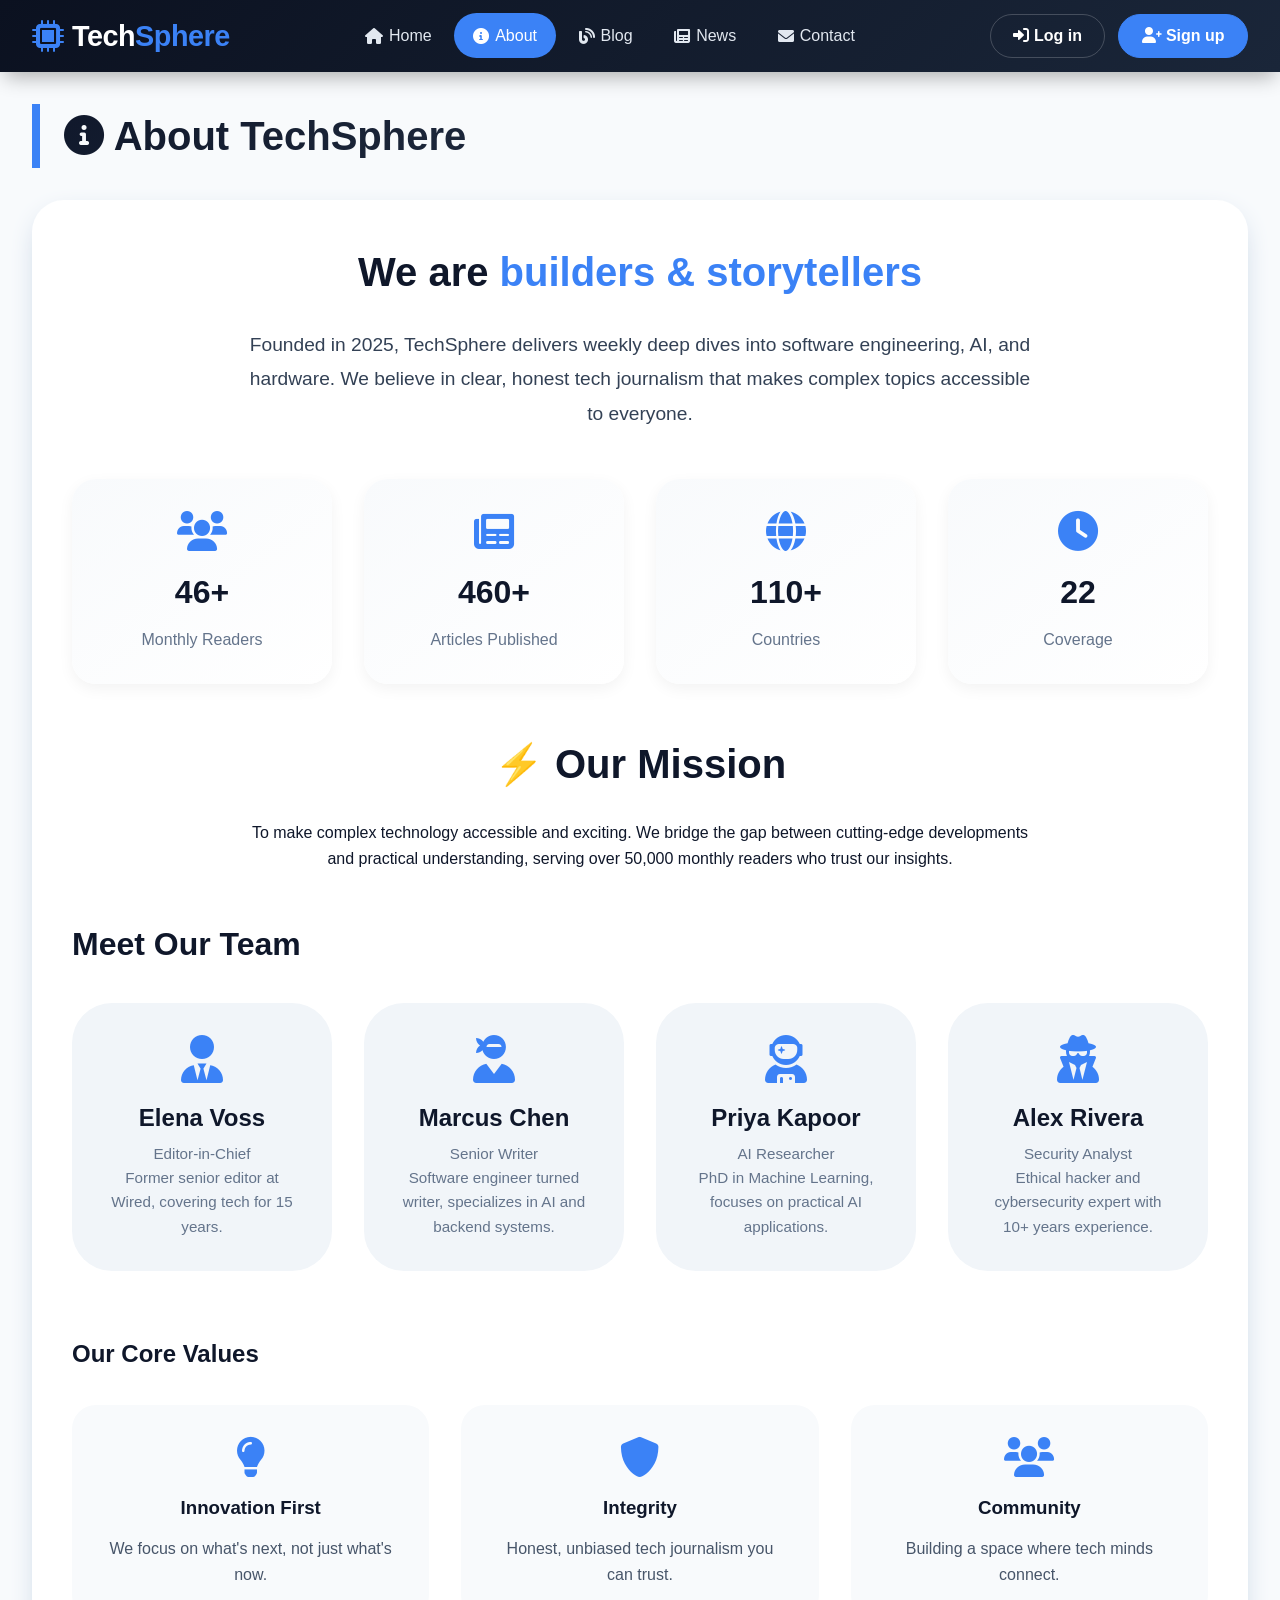
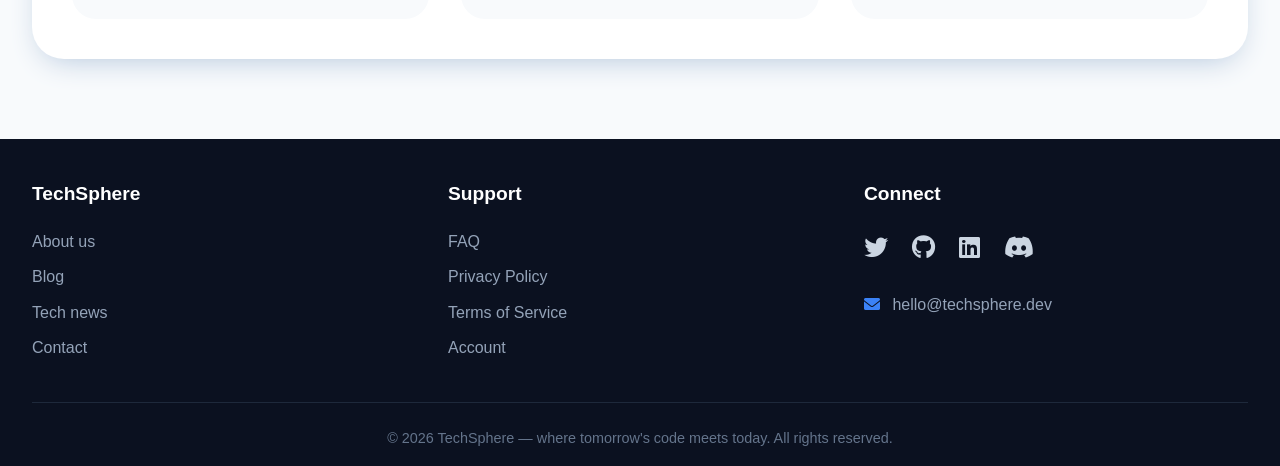
==== about.html @ 27c4b8ad "initial commit" ====
<!DOCTYPE html>
<html lang="en">
<head>
    <meta charset="UTF-8">
    <meta name="viewport" content="width=device-width, initial-scale=1.0">
    <title>TechSphere - About Us | Our Mission & Team</title>
    <link rel="stylesheet" href="https://cdnjs.cloudflare.com/ajax/libs/font-awesome/6.0.0-beta3/css/all.min.css">
    <link rel="stylesheet" href="css/style.css">
    <link rel="stylesheet" href="css/about.css">
</head>
<body>
    <!-- Header Component -->
    <header>
        <div class="header-container">
            <div class="logo-area">
                <i class="fas fa-microchip logo-icon"></i>
                <div class="logo-text">Tech<span>Sphere</span></div>
            </div>
            <nav class="nav-links" id="mainNav">
                <a href="index.html"><i class="fas fa-home"></i> Home</a>
                <a href="about.html" class="active"><i class="fas fa-info-circle"></i> About</a>
                <a href="blog.html"><i class="fas fa-blog"></i> Blog</a>
                <a href="news.html"><i class="fas fa-newspaper"></i> News</a>
                <a href="contact.html"><i class="fas fa-envelope"></i> Contact</a>
            </nav>
            <div class="auth-buttons">
                <a href="login.html" class="login"><i class="fas fa-sign-in-alt"></i> Log in</a>
                <a href="signup.html" class="signup"><i class="fas fa-user-plus"></i> Sign up</a>
            </div>
        </div>
    </header>

    <!-- Main Content -->
    <main>
        <h1 class="page-title"><i class="fas fa-info-circle"></i> About TechSphere</h1>
        
        <div class="about-section">
            <div class="mission-section">
                <h2>We are <span class="highlight">builders & storytellers</span></h2>
                <p class="lead-text">Founded in 2025, TechSphere delivers weekly deep dives into software engineering, AI, and hardware. We believe in clear, honest tech journalism that makes complex topics accessible to everyone.</p>
            </div>

            <div class="stats-section">
                <div class="stat-card">
                    <i class="fas fa-users"></i>
                    <h3>50K+</h3>
                    <p>Monthly Readers</p>
                </div>
                <div class="stat-card">
                    <i class="fas fa-newspaper"></i>
                    <h3>500+</h3>
                    <p>Articles Published</p>
                </div>
                <div class="stat-card">
                    <i class="fas fa-globe"></i>
                    <h3>120+</h3>
                    <p>Countries</p>
                </div>
                <div class="stat-card">
                    <i class="fas fa-clock"></i>
                    <h3>24/7</h3>
                    <p>Coverage</p>
                </div>
            </div>

            <div class="mission-section">
                <h2>⚡ Our Mission</h2>
                <p>To make complex technology accessible and exciting. We bridge the gap between cutting-edge developments and practical understanding, serving over 50,000 monthly readers who trust our insights.</p>
            </div>

            <h2 class="section-title">Meet Our Team</h2>
            <div class="team-grid" id="team-members">
                <!-- Team members will be loaded via JavaScript -->
            </div>

            <div class="values-section">
                <h2>Our Core Values</h2>
                <div class="values-grid">
                    <div class="value-item">
                        <i class="fas fa-lightbulb"></i>
                        <h3>Innovation First</h3>
                        <p>We focus on what's next, not just what's now.</p>
                    </div>
                    <div class="value-item">
                        <i class="fas fa-shield-alt"></i>
                        <h3>Integrity</h3>
                        <p>Honest, unbiased tech journalism you can trust.</p>
                    </div>
                    <div class="value-item">
                        <i class="fas fa-users"></i>
                        <h3>Community</h3>
                        <p>Building a space where tech minds connect.</p>
                    </div>
                </div>
            </div>
        </div>
    </main>

    <!-- Footer Component -->
    <footer>
        <div class="footer-container">
            <div class="footer-col">
                <h4>TechSphere</h4>
                <ul>
                    <li><a href="about.html">About us</a></li>
                    <li><a href="blog.html">Blog</a></li>
                    <li><a href="news.html">Tech news</a></li>
                    <li><a href="contact.html">Contact</a></li>
                </ul>
            </div>
            <div class="footer-col">
                <h4>Support</h4>
                <ul>
                    <li><a href="#">FAQ</a></li>
                    <li><a href="#">Privacy Policy</a></li>
                    <li><a href="#">Terms of Service</a></li>
                    <li><a href="login.html">Account</a></li>
                </ul>
            </div>
            <div class="footer-col">
                <h4>Connect</h4>
                <div class="social-icons">
                    <a href="#"><i class="fab fa-twitter"></i></a>
                    <a href="#"><i class="fab fa-github"></i></a>
                    <a href="#"><i class="fab fa-linkedin"></i></a>
                    <a href="#"><i class="fab fa-discord"></i></a>
                </div>
                <p class="footer-email"><i class="fas fa-envelope"></i> hello@techsphere.dev</p>
            </div>
        </div>
        <div class="copyright">
            &copy; 2026 TechSphere — where tomorrow's code meets today. All rights reserved.
        </div>
    </footer>

    <script src="js/main.js"></script>
    <script src="js/about.js"></script>
</body>
</html>
---- css/style.css ----
/* Global Styles - Shared across all pages */
* {
    margin: 0;
    padding: 0;
    box-sizing: border-box;
    font-family: 'Inter', -apple-system, BlinkMacSystemFont, 'Segoe UI', Roboto, sans-serif;
}

body {
    background-color: #f8fafc;
    color: #0f172a;
    line-height: 1.6;
    display: flex;
    flex-direction: column;
    min-height: 100vh;
}

/* Header Styles */
header {
    background: linear-gradient(135deg, #0b1120 0%, #1a2639 100%);
    color: white;
    padding: 0.8rem 2rem;
    position: sticky;
    top: 0;
    z-index: 100;
    box-shadow: 0 10px 20px -5px rgba(0,0,0,0.3);
}

.header-container {
    max-width: 1400px;
    margin: 0 auto;
    display: flex;
    align-items: center;
    justify-content: space-between;
    flex-wrap: wrap;
}

.logo-area {
    display: flex;
    align-items: center;
    gap: 0.5rem;
}

.logo-icon {
    font-size: 2rem;
    color: #3b82f6;
}

.logo-text {
    font-size: 1.8rem;
    font-weight: 700;
    letter-spacing: -0.5px;
}

.logo-text span {
    color: #3b82f6;
}

.nav-links {
    display: flex;
    gap: 0.2rem;
    flex-wrap: wrap;
}

.nav-links a {
    color: #e2e8f0;
    text-decoration: none;
    padding: 0.6rem 1.2rem;
    border-radius: 40px;
    font-weight: 500;
    transition: 0.2s;
    display: inline-flex;
    align-items: center;
    gap: 6px;
}

.nav-links a i {
    font-size: 1rem;
}

.nav-links a:hover,
.nav-links a.active {
    background-color: #3b82f6;
    color: white;
}

.auth-buttons {
    display: flex;
    gap: 0.8rem;
}

.auth-buttons a {
    color: white;
    text-decoration: none;
    padding: 0.5rem 1.4rem;
    border-radius: 40px;
    font-weight: 600;
    transition: 0.2s;
    border: 1px solid rgba(255,255,255,0.2);
}

.auth-buttons a.login {
    background-color: transparent;
}

.auth-buttons a.login:hover,
.auth-buttons a.login.active {
    background-color: #3b82f6;
    border-color: #3b82f6;
}

.auth-buttons a.signup {
    background-color: #3b82f6;
    border-color: #3b82f6;
}

.auth-buttons a.signup:hover,
.auth-buttons a.signup.active {
    background-color: #2563eb;
}

/* Main Content */
main {
    flex: 1;
    max-width: 1300px;
    width: 100%;
    margin: 2rem auto;
    padding: 0 2rem;
}

.page-title {
    font-size: 2.5rem;
    font-weight: 700;
    margin-bottom: 2rem;
    background: linear-gradient(145deg, #0f172a, #334155);
    -webkit-background-clip: text;
    -webkit-text-fill-color: transparent;
    background-clip: text;
    border-left: 8px solid #3b82f6;
    padding-left: 1.5rem;
}

.section-title {
    font-size: 2rem;
    margin: 2rem 0 1.5rem;
    color: #0f172a;
}

.highlight {
    color: #3b82f6;
    font-weight: 600;
}

/* Card Grid */
.card-grid {
    display: grid;
    grid-template-columns: repeat(auto-fill, minmax(300px, 1fr));
    gap: 2rem;
    margin-top: 1.5rem;
}

.card {
    background: white;
    border-radius: 24px;
    padding: 1.5rem;
    box-shadow: 0 12px 30px -10px rgba(0,0,0,0.1);
    transition: 0.2s;
    border: 1px solid #e9eef2;
}

.card:hover {
    transform: translateY(-6px);
    box-shadow: 0 25px 40px -14px #3b83f680;
}

.card i {
    font-size: 2.3rem;
    color: #3b82f6;
    margin-bottom: 0.8rem;
}

.card h3 {
    font-size: 1.5rem;
    margin-bottom: 0.6rem;
}

.card .meta {
    color: #64748b;
    font-size: 0.9rem;
    margin-bottom: 0.8rem;
    display: flex;
    gap: 1rem;
}

.card p {
    color: #334155;
}

/* Buttons */
.btn {
    display: inline-block;
    padding: 0.8rem 2rem;
    border-radius: 40px;
    font-weight: 600;
    text-decoration: none;
    transition: 0.2s;
    cursor: pointer;
    border: none;
    font-size: 1rem;
}

.btn-primary {
    background: #3b82f6;
    color: white;
}

.btn-primary:hover {
    background: #2563eb;
    transform: translateY(-2px);
}

.btn-secondary {
    background: transparent;
    color: #0f172a;
    border: 2px solid #3b82f6;
}

.btn-secondary:hover {
    background: #3b82f6;
    color: white;
}

/* Footer */
footer {
    background: #0b1120;
    color: #94a3b8;
    padding: 2.5rem 2rem 1rem;
    margin-top: 3rem;
}

.footer-container {
    max-width: 1300px;
    margin: 0 auto;
    display: grid;
    grid-template-columns: repeat(auto-fit, minmax(220px, 1fr));
    gap: 2rem;
}

.footer-col h4 {
    color: white;
    margin-bottom: 1.2rem;
    font-size: 1.2rem;
}

.footer-col ul {
    list-style: none;
}

.footer-col ul li {
    margin-bottom: 0.6rem;
}

.footer-col a {
    color: #94a3b8;
    text-decoration: none;
    transition: 0.2s;
}

.footer-col a:hover {
    color: #3b82f6;
}

.social-icons {
    display: flex;
    gap: 1.5rem;
    margin-top: 1rem;
}

.social-icons a {
    color: #cbd5e1;
    font-size: 1.5rem;
}

.footer-email {
    margin-top: 1.5rem;
}

.footer-email i {
    margin-right: 0.5rem;
    color: #3b82f6;
}

.copyright {
    text-align: center;
    border-top: 1px solid #1e293b;
    margin-top: 2rem;
    padding-top: 1.5rem;
    color: #64748b;
    font-size: 0.9rem;
}

/* Responsive */
@media (max-width: 700px) {
    .header-container {
        flex-direction: column;
        gap: 0.7rem;
    }
    
    .nav-links {
        justify-content: center;
    }
    
    .page-title {
        font-size: 2rem;
    }
}
---- css/about.css ----
/* About Page Specific Styles */
.about-section {
    background: white;
    border-radius: 32px;
    padding: 2.5rem;
    box-shadow: 0 10px 30px -10px #b0c4db;
}

.mission-section {
    text-align: center;
    max-width: 800px;
    margin: 0 auto 3rem;
}

.mission-section h2 {
    font-size: 2.5rem;
    margin-bottom: 1.5rem;
}

.lead-text {
    font-size: 1.2rem;
    color: #334155;
    line-height: 1.8;
}

.stats-section {
    display: grid;
    grid-template-columns: repeat(auto-fit, minmax(200px, 1fr));
    gap: 2rem;
    margin: 3rem 0;
}

.stat-card {
    text-align: center;
    padding: 2rem;
    background: linear-gradient(145deg, #f8fafc, #ffffff);
    border-radius: 24px;
    box-shadow: 0 5px 15px rgba(0,0,0,0.05);
}

.stat-card i {
    font-size: 2.5rem;
    color: #3b82f6;
    margin-bottom: 1rem;
}

.stat-card h3 {
    font-size: 2rem;
    color: #0f172a;
    margin-bottom: 0.5rem;
}

.stat-card p {
    color: #64748b;
}

.team-grid {
    display: grid;
    grid-template-columns: repeat(auto-fit, minmax(250px, 1fr));
    gap: 2rem;
    margin: 2rem 0;
}

.member {
    background: #f1f5f9;
    border-radius: 40px;
    padding: 2rem;
    text-align: center;
    transition: 0.2s;
}

.member:hover {
    transform: translateY(-5px);
    box-shadow: 0 15px 30px rgba(59,130,246,0.1);
}

.member i {
    font-size: 3rem;
    color: #3b82f6;
    margin-bottom: 1rem;
}

.member h3 {
    font-size: 1.5rem;
    margin-bottom: 0.3rem;
    color: #0f172a;
}

.member p {
    color: #64748b;
    font-size: 0.95rem;
}

.values-section {
    margin-top: 4rem;
}

.values-grid {
    display: grid;
    grid-template-columns: repeat(auto-fit, minmax(250px, 1fr));
    gap: 2rem;
    margin-top: 2rem;
}

.value-item {
    text-align: center;
    padding: 2rem;
    background: #f8fafc;
    border-radius: 24px;
}

.value-item i {
    font-size: 2.5rem;
    color: #3b82f6;
    margin-bottom: 1rem;
}

.value-item h3 {
    margin-bottom: 0.8rem;
    color: #0f172a;
}

.value-item p {
    color: #475569;
}
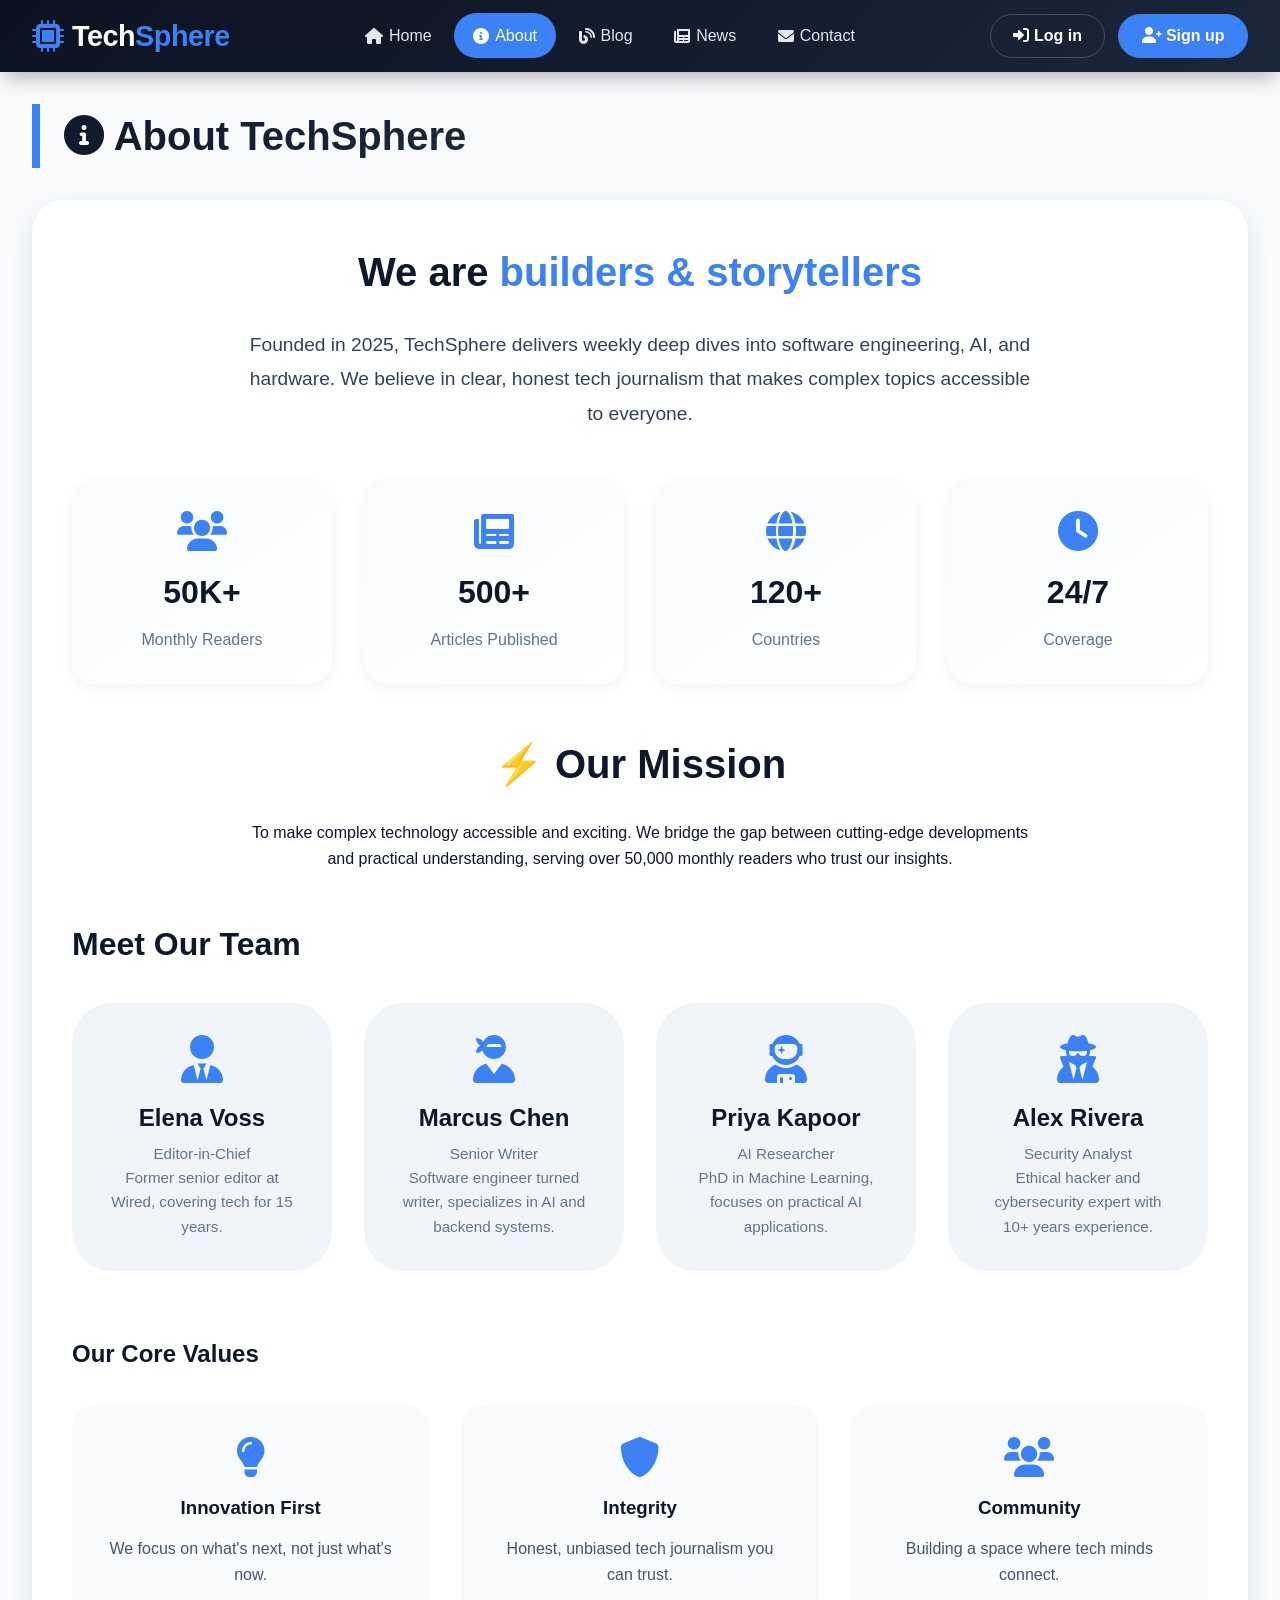
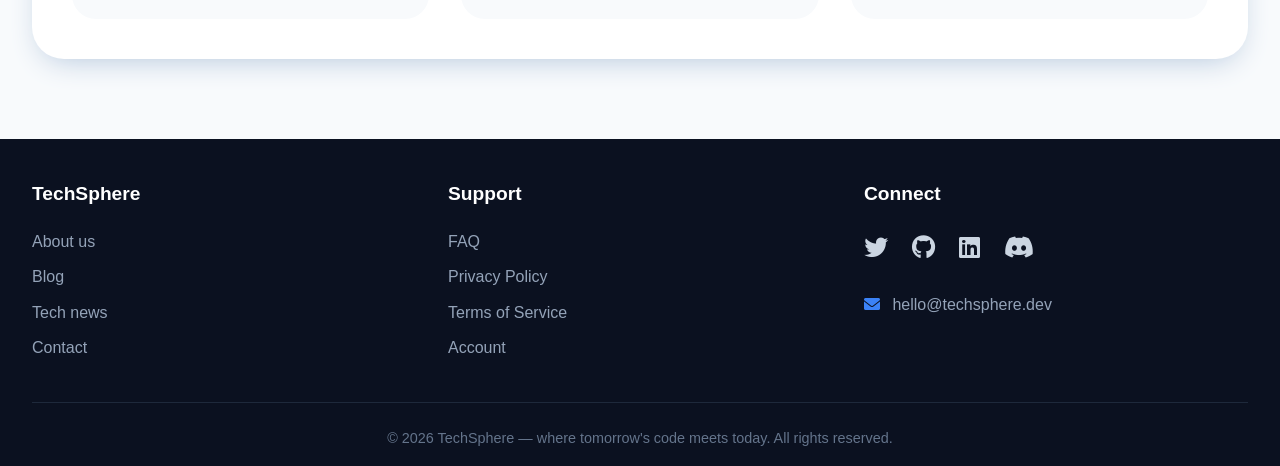
==== commit a64bbc46: "Make site fully responsive and polish UI" ====
--- a/about.html
+++ b/about.html
@@ -9,13 +9,17 @@
     <link rel="stylesheet" href="css/about.css">
 </head>
 <body>
+    <a class="skip-link" href="#content">Skip to content</a>
     <!-- Header Component -->
     <header>
         <div class="header-container">
-            <div class="logo-area">
+            <a class="logo-area" href="index.html" aria-label="TechSphere home">
                 <i class="fas fa-microchip logo-icon"></i>
                 <div class="logo-text">Tech<span>Sphere</span></div>
-            </div>
+            </a>
+            <button class="mobile-menu-btn" type="button" aria-label="Toggle menu" aria-controls="mainNav" aria-expanded="false">
+                <i class="fas fa-bars" aria-hidden="true"></i>
+            </button>
             <nav class="nav-links" id="mainNav">
                 <a href="index.html"><i class="fas fa-home"></i> Home</a>
                 <a href="about.html" class="active"><i class="fas fa-info-circle"></i> About</a>
@@ -31,7 +35,7 @@
     </header>
 
     <!-- Main Content -->
-    <main>
+    <main id="content">
         <h1 class="page-title"><i class="fas fa-info-circle"></i> About TechSphere</h1>
         
         <div class="about-section">
@@ -136,4 +140,4 @@
     <script src="js/main.js"></script>
     <script src="js/about.js"></script>
 </body>
-</html>+</html>
--- a/css/style.css
+++ b/css/style.css
@@ -1,4 +1,17 @@
 /* Global Styles - Shared across all pages */
+:root {
+    --bg: #f8fafc;
+    --text: #0f172a;
+    --muted: #64748b;
+    --muted-2: #94a3b8;
+    --surface: #ffffff;
+    --border: #e2e8f0;
+    --brand: #3b82f6;
+    --brand-dark: #2563eb;
+    --header-1: #0b1120;
+    --header-2: #1a2639;
+}
+
 * {
     margin: 0;
     padding: 0;
@@ -7,17 +20,48 @@
 }
 
 body {
-    background-color: #f8fafc;
-    color: #0f172a;
+    background-color: var(--bg);
+    color: var(--text);
     line-height: 1.6;
     display: flex;
     flex-direction: column;
     min-height: 100vh;
 }
 
+.skip-link {
+    position: absolute;
+    left: -999px;
+    top: 12px;
+    background: var(--brand);
+    color: white;
+    padding: 0.65rem 1rem;
+    border-radius: 12px;
+    text-decoration: none;
+    font-weight: 700;
+    z-index: 1000;
+}
+
+.skip-link:focus {
+    left: 12px;
+}
+
+img {
+    max-width: 100%;
+    height: auto;
+}
+
+a:focus-visible,
+button:focus-visible,
+input:focus-visible,
+textarea:focus-visible,
+select:focus-visible {
+    outline: 3px solid rgba(59, 130, 246, 0.35);
+    outline-offset: 3px;
+}
+
 /* Header Styles */
 header {
-    background: linear-gradient(135deg, #0b1120 0%, #1a2639 100%);
+    background: linear-gradient(135deg, var(--header-1) 0%, var(--header-2) 100%);
     color: white;
     padding: 0.8rem 2rem;
     position: sticky;
@@ -26,6 +70,10 @@
     box-shadow: 0 10px 20px -5px rgba(0,0,0,0.3);
 }
 
+header.header--compact {
+    padding: 0.5rem 2rem;
+}
+
 .header-container {
     max-width: 1400px;
     margin: 0 auto;
@@ -39,11 +87,13 @@
     display: flex;
     align-items: center;
     gap: 0.5rem;
+    text-decoration: none;
+    color: inherit;
 }
 
 .logo-icon {
     font-size: 2rem;
-    color: #3b82f6;
+    color: var(--brand);
 }
 
 .logo-text {
@@ -53,7 +103,25 @@
 }
 
 .logo-text span {
-    color: #3b82f6;
+    color: var(--brand);
+}
+
+.mobile-menu-btn {
+    display: none;
+    align-items: center;
+    justify-content: center;
+    width: 44px;
+    height: 44px;
+    border-radius: 12px;
+    border: 1px solid rgba(255,255,255,0.2);
+    background: rgba(255,255,255,0.06);
+    color: white;
+    cursor: pointer;
+    transition: 0.2s;
+}
+
+.mobile-menu-btn:hover {
+    background: rgba(255,255,255,0.12);
 }
 
 .nav-links {
@@ -80,7 +148,7 @@
 
 .nav-links a:hover,
 .nav-links a.active {
-    background-color: #3b82f6;
+    background-color: var(--brand);
     color: white;
 }
 
@@ -105,18 +173,18 @@
 
 .auth-buttons a.login:hover,
 .auth-buttons a.login.active {
-    background-color: #3b82f6;
-    border-color: #3b82f6;
+    background-color: var(--brand);
+    border-color: var(--brand);
 }
 
 .auth-buttons a.signup {
-    background-color: #3b82f6;
-    border-color: #3b82f6;
+    background-color: var(--brand);
+    border-color: var(--brand);
 }
 
 .auth-buttons a.signup:hover,
 .auth-buttons a.signup.active {
-    background-color: #2563eb;
+    background-color: var(--brand-dark);
 }
 
 /* Main Content */
@@ -136,8 +204,9 @@
     -webkit-background-clip: text;
     -webkit-text-fill-color: transparent;
     background-clip: text;
-    border-left: 8px solid #3b82f6;
+    border-left: 8px solid var(--brand);
     padding-left: 1.5rem;
+    overflow-wrap: anywhere;
 }
 
 .section-title {
@@ -147,8 +216,71 @@
 }
 
 .highlight {
-    color: #3b82f6;
+    color: var(--brand);
     font-weight: 600;
+}
+
+/* Home Page Sections */
+.hero-section {
+    background: radial-gradient(1200px 400px at 20% -10%, rgba(59,130,246,0.25), transparent 55%),
+                radial-gradient(900px 350px at 85% 0%, rgba(99,102,241,0.18), transparent 50%);
+    border-radius: 32px;
+    padding: 2.5rem;
+    border: 1px solid #e9eef2;
+    box-shadow: 0 18px 40px -16px rgba(15, 23, 42, 0.18);
+}
+
+.hero-content {
+    max-width: 820px;
+}
+
+.hero-content h2 {
+    font-size: 2.2rem;
+    line-height: 1.2;
+    margin-bottom: 1rem;
+}
+
+.hero-text {
+    color: #334155;
+    font-size: 1.1rem;
+    margin-bottom: 1.5rem;
+}
+
+.hero-buttons {
+    display: flex;
+    gap: 1rem;
+    flex-wrap: wrap;
+}
+
+.trending-grid {
+    display: flex;
+    flex-wrap: wrap;
+    gap: 0.8rem;
+    margin-top: 1.2rem;
+}
+
+.topic-pill {
+    display: inline-flex;
+    align-items: center;
+    gap: 0.5rem;
+    padding: 0.65rem 1rem;
+    border-radius: 999px;
+    background: white;
+    border: 1px solid var(--border);
+    box-shadow: 0 10px 22px -18px rgba(15, 23, 42, 0.28);
+    color: #0f172a;
+    text-decoration: none;
+    font-weight: 600;
+    transition: 0.2s;
+}
+
+.topic-pill i {
+    color: var(--brand);
+}
+
+.topic-pill:hover {
+    transform: translateY(-2px);
+    border-color: rgba(59, 130, 246, 0.45);
 }
 
 /* Card Grid */
@@ -175,17 +307,18 @@
 
 .card i {
     font-size: 2.3rem;
-    color: #3b82f6;
+    color: var(--brand);
     margin-bottom: 0.8rem;
 }
 
 .card h3 {
     font-size: 1.5rem;
     margin-bottom: 0.6rem;
+    overflow-wrap: anywhere;
 }
 
 .card .meta {
-    color: #64748b;
+    color: var(--muted);
     font-size: 0.9rem;
     margin-bottom: 0.8rem;
     display: flex;
@@ -194,6 +327,20 @@
 
 .card p {
     color: #334155;
+}
+
+.read-more {
+    color: var(--brand);
+    text-decoration: none;
+    font-weight: 600;
+    display: inline-flex;
+    align-items: center;
+    gap: 0.5rem;
+    transition: 0.2s;
+}
+
+.read-more:hover {
+    gap: 0.8rem;
 }
 
 /* Buttons */
@@ -210,29 +357,29 @@
 }
 
 .btn-primary {
-    background: #3b82f6;
+    background: var(--brand);
     color: white;
 }
 
 .btn-primary:hover {
-    background: #2563eb;
+    background: var(--brand-dark);
     transform: translateY(-2px);
 }
 
 .btn-secondary {
     background: transparent;
     color: #0f172a;
-    border: 2px solid #3b82f6;
+    border: 2px solid var(--brand);
 }
 
 .btn-secondary:hover {
-    background: #3b82f6;
+    background: var(--brand);
     color: white;
 }
 
 /* Footer */
 footer {
-    background: #0b1120;
+    background: var(--header-1);
     color: #94a3b8;
     padding: 2.5rem 2rem 1rem;
     margin-top: 3rem;
@@ -267,7 +414,7 @@
 }
 
 .footer-col a:hover {
-    color: #3b82f6;
+    color: var(--brand);
 }
 
 .social-icons {
@@ -287,7 +434,7 @@
 
 .footer-email i {
     margin-right: 0.5rem;
-    color: #3b82f6;
+    color: var(--brand);
 }
 
 .copyright {
@@ -299,18 +446,122 @@
     font-size: 0.9rem;
 }
 
+/* Tooltip */
+.tooltip {
+    position: fixed;
+    background: rgba(15, 23, 42, 0.92);
+    color: white;
+    padding: 0.4rem 0.65rem;
+    border-radius: 10px;
+    font-size: 0.85rem;
+    z-index: 10000;
+    pointer-events: none;
+    box-shadow: 0 18px 40px -22px rgba(0,0,0,0.7);
+}
+
+/* Simple scroll animations */
+.animate-init {
+    opacity: 0;
+    transform: translateY(10px);
+}
+
+.animate-in {
+    opacity: 1;
+    transform: translateY(0);
+    transition: opacity 0.5s ease, transform 0.5s ease;
+}
+
+@media (prefers-reduced-motion: reduce) {
+    * {
+        scroll-behavior: auto !important;
+    }
+
+    .animate-init,
+    .animate-in {
+        opacity: 1;
+        transform: none;
+        transition: none;
+    }
+}
+
 /* Responsive */
-@media (max-width: 700px) {
+@media (max-width: 900px) {
     .header-container {
+        gap: 0.7rem;
+    }
+
+    .logo-area {
+        flex: 1;
+    }
+
+    .mobile-menu-btn {
+        display: inline-flex;
+        margin-left: auto;
+    }
+
+    .nav-links {
+        display: none;
+        width: 100%;
         flex-direction: column;
-        gap: 0.7rem;
-    }
-    
-    .nav-links {
+        gap: 0.35rem;
+        padding-top: 0.5rem;
+        border-top: 1px solid rgba(255,255,255,0.12);
+    }
+
+    .nav-links a {
+        width: 100%;
+        justify-content: flex-start;
+        border-radius: 16px;
+    }
+
+    .auth-buttons {
+        display: none;
+        width: 100%;
+        padding: 0.5rem 0 0.2rem;
+    }
+
+    .auth-buttons a {
+        flex: 1;
+        text-align: center;
         justify-content: center;
     }
-    
+
+    body.mobile-menu-open .nav-links,
+    body.mobile-menu-open .auth-buttons {
+        display: flex;
+    }
+
+    main {
+        margin: 1.25rem auto;
+        padding: 0 1rem;
+    }
+
     .page-title {
         font-size: 2rem;
-    }
-}+        padding-left: 1rem;
+    }
+
+    .hero-section {
+        padding: 1.5rem;
+    }
+
+    .hero-content h2 {
+        font-size: 1.8rem;
+    }
+}
+
+@media (max-width: 480px) {
+    header,
+    header.header--compact {
+        padding: 0.75rem 1rem;
+    }
+
+    .logo-text {
+        font-size: 1.55rem;
+    }
+
+    .card-grid {
+        grid-template-columns: 1fr;
+        gap: 1.25rem;
+    }
+}
--- a/css/about.css
+++ b/css/about.css
@@ -122,4 +122,28 @@
 
 .value-item p {
     color: #475569;
-}+}
+
+@media (max-width: 900px) {
+    .about-section {
+        padding: 1.5rem;
+        border-radius: 24px;
+    }
+
+    .mission-section h2 {
+        font-size: 2rem;
+    }
+
+    .lead-text {
+        font-size: 1.05rem;
+    }
+
+    .stat-card {
+        padding: 1.5rem;
+    }
+
+    .member {
+        border-radius: 28px;
+        padding: 1.5rem;
+    }
+}
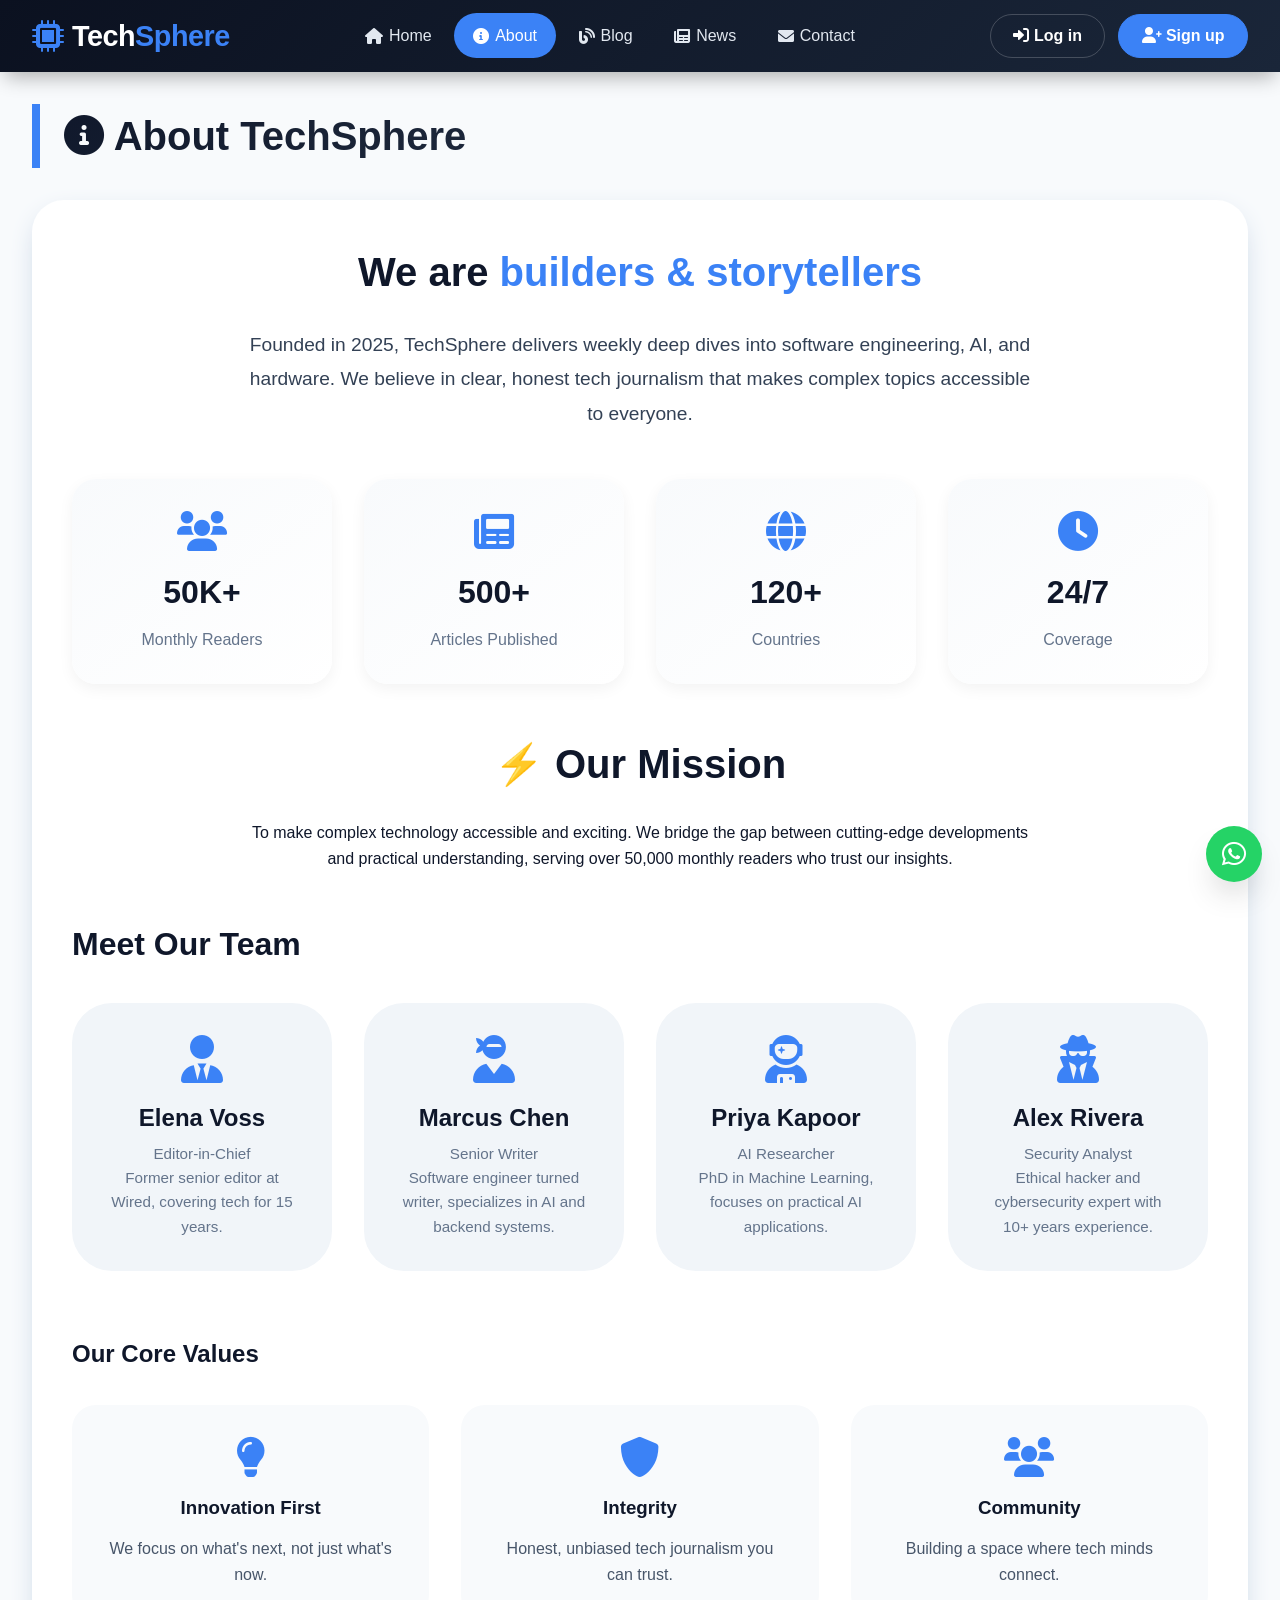
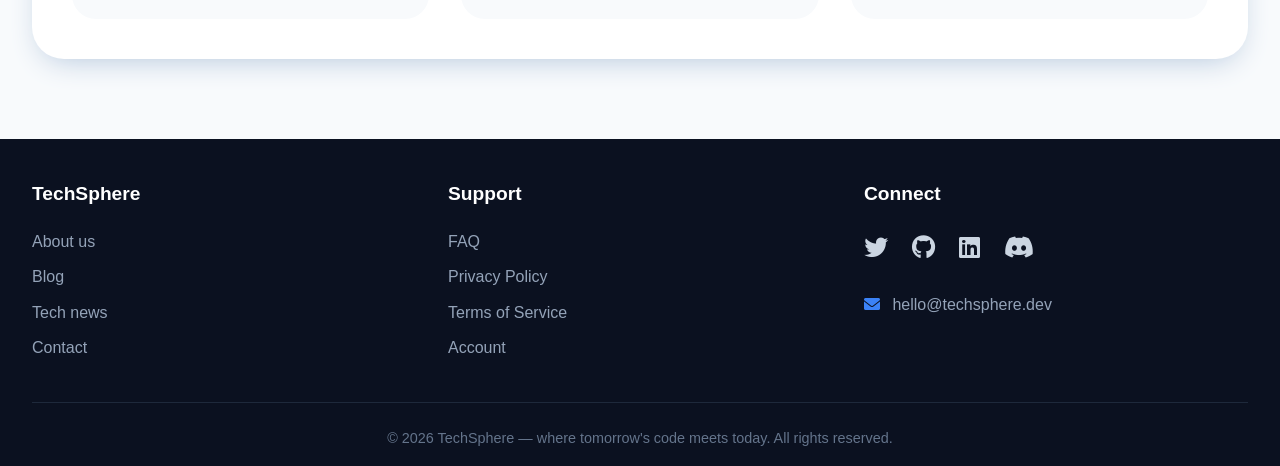
==== commit 8ac0daec: "Add floating WhatsApp contact button" ====
--- a/about.html
+++ b/about.html
@@ -139,5 +139,9 @@
 
     <script src="js/main.js"></script>
     <script src="js/about.js"></script>
+
+    <a class="whatsapp-float" href="https://wa.me/923469997435" target="_blank" rel="noopener noreferrer" aria-label="Chat on WhatsApp: +92 346 9997435" data-tooltip="WhatsApp: +92 346 9997435">
+        <i class="fab fa-whatsapp" aria-hidden="true"></i>
+    </a>
 </body>
 </html>
--- a/css/style.css
+++ b/css/style.css
@@ -45,6 +45,37 @@
     left: 12px;
 }
 
+.whatsapp-float {
+    position: fixed;
+    right: 18px;
+    bottom: 18px;
+    width: 56px;
+    height: 56px;
+    border-radius: 999px;
+    background: #25d366;
+    color: white;
+    display: inline-flex;
+    align-items: center;
+    justify-content: center;
+    text-decoration: none;
+    box-shadow: 0 18px 35px -16px rgba(0,0,0,0.45);
+    z-index: 1000;
+    transition: transform 0.2s ease, filter 0.2s ease;
+}
+
+.whatsapp-float i {
+    font-size: 1.7rem;
+}
+
+.whatsapp-float:hover {
+    transform: translateY(-2px);
+    filter: brightness(0.98);
+}
+
+.whatsapp-float:active {
+    transform: translateY(0);
+}
+
 img {
     max-width: 100%;
     height: auto;
@@ -564,4 +595,11 @@
         grid-template-columns: 1fr;
         gap: 1.25rem;
     }
-}
+
+    .whatsapp-float {
+        right: 14px;
+        bottom: 14px;
+        width: 54px;
+        height: 54px;
+    }
+}
